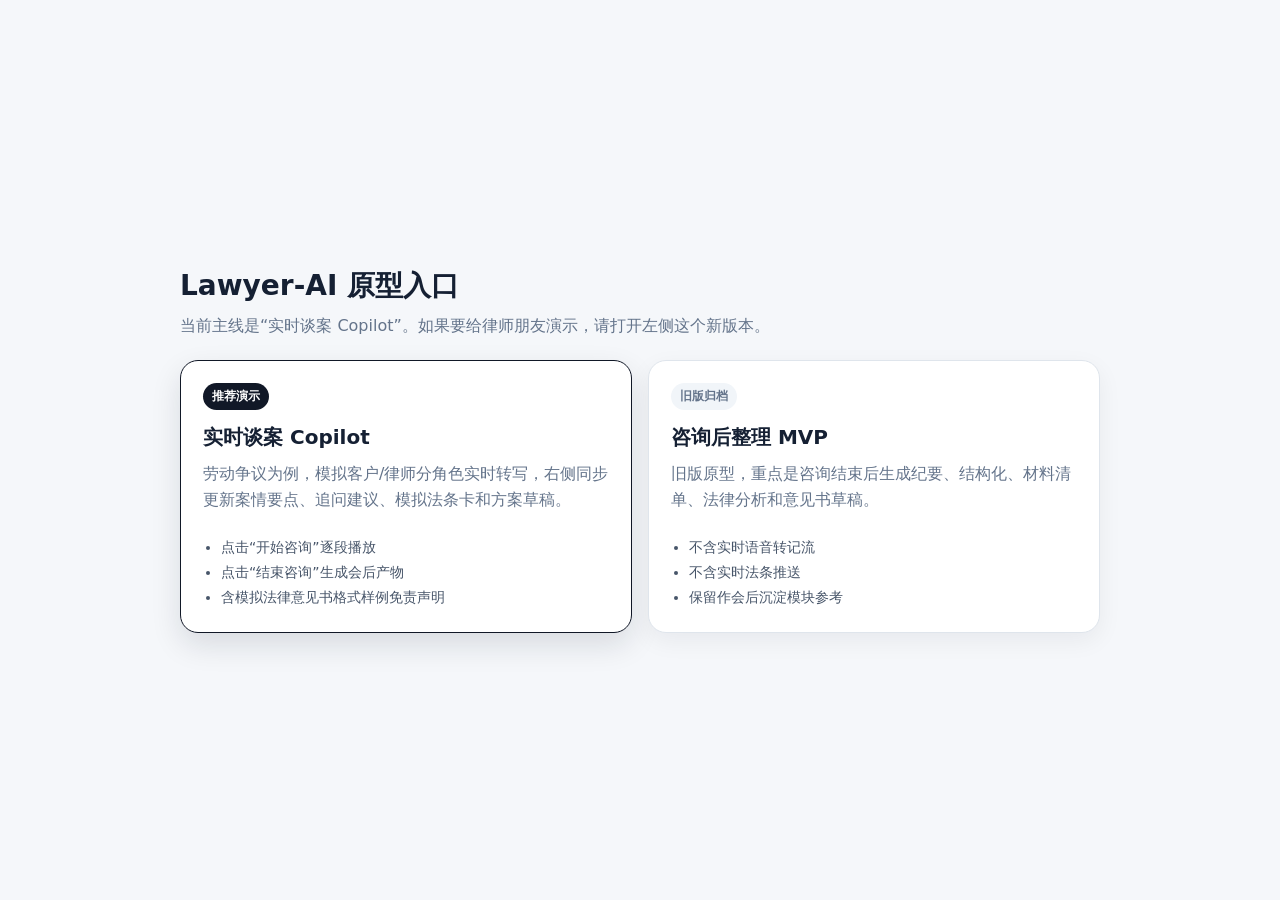
==== prototype/index.html @ 1e44b79c "docs: add prototype entry page" ====
<!doctype html>
<html lang="zh-CN">
<head>
  <meta charset="utf-8" />
  <meta name="viewport" content="width=device-width, initial-scale=1" />
  <title>Lawyer-AI 原型入口</title>
  <style>
    body {
      margin: 0;
      min-height: 100vh;
      display: grid;
      place-items: center;
      background: #f5f7fa;
      color: #152033;
      font-family: ui-sans-serif, system-ui, -apple-system, BlinkMacSystemFont, "Segoe UI", sans-serif;
    }
    main {
      width: min(920px, calc(100vw - 32px));
    }
    h1 {
      margin: 0 0 8px;
      font-size: 28px;
      letter-spacing: 0;
    }
    p {
      margin: 0 0 22px;
      color: #64748b;
      line-height: 1.6;
    }
    .grid {
      display: grid;
      grid-template-columns: repeat(2, minmax(0, 1fr));
      gap: 16px;
    }
    a {
      display: block;
      min-height: 220px;
      padding: 22px;
      border-radius: 18px;
      background: #fff;
      border: 1px solid #dfe5ec;
      color: inherit;
      text-decoration: none;
      box-shadow: 0 8px 24px rgba(15, 23, 42, 0.06);
    }
    a.primary {
      border-color: #111827;
      box-shadow: 0 12px 30px rgba(15, 23, 42, 0.12);
    }
    .tag {
      display: inline-block;
      border-radius: 999px;
      padding: 5px 9px;
      margin-bottom: 14px;
      background: #111827;
      color: #fff;
      font-size: 12px;
      font-weight: 800;
    }
    .muted {
      background: #f1f5f9;
      color: #64748b;
    }
    h2 {
      margin: 0 0 10px;
      font-size: 20px;
    }
    ul {
      margin: 12px 0 0;
      padding-left: 18px;
      color: #475569;
      line-height: 1.8;
      font-size: 14px;
    }
    @media (max-width: 760px) {
      .grid {
        grid-template-columns: 1fr;
      }
    }
  </style>
</head>
<body>
  <main>
    <h1>Lawyer-AI 原型入口</h1>
    <p>当前主线是“实时谈案 Copilot”。如果要给律师朋友演示，请打开左侧这个新版本。</p>
    <div class="grid">
      <a class="primary" href="./live-consultation-copilot/index.html">
        <span class="tag">推荐演示</span>
        <h2>实时谈案 Copilot</h2>
        <p>劳动争议为例，模拟客户/律师分角色实时转写，右侧同步更新案情要点、追问建议、模拟法条卡和方案草稿。</p>
        <ul>
          <li>点击“开始咨询”逐段播放</li>
          <li>点击“结束咨询”生成会后产物</li>
          <li>含模拟法律意见书格式样例免责声明</li>
        </ul>
      </a>
      <a href="./labor-consultation-mvp/index.html">
        <span class="tag muted">旧版归档</span>
        <h2>咨询后整理 MVP</h2>
        <p>旧版原型，重点是咨询结束后生成纪要、结构化、材料清单、法律分析和意见书草稿。</p>
        <ul>
          <li>不含实时语音转记流</li>
          <li>不含实时法条推送</li>
          <li>保留作会后沉淀模块参考</li>
        </ul>
      </a>
    </div>
  </main>
</body>
</html>
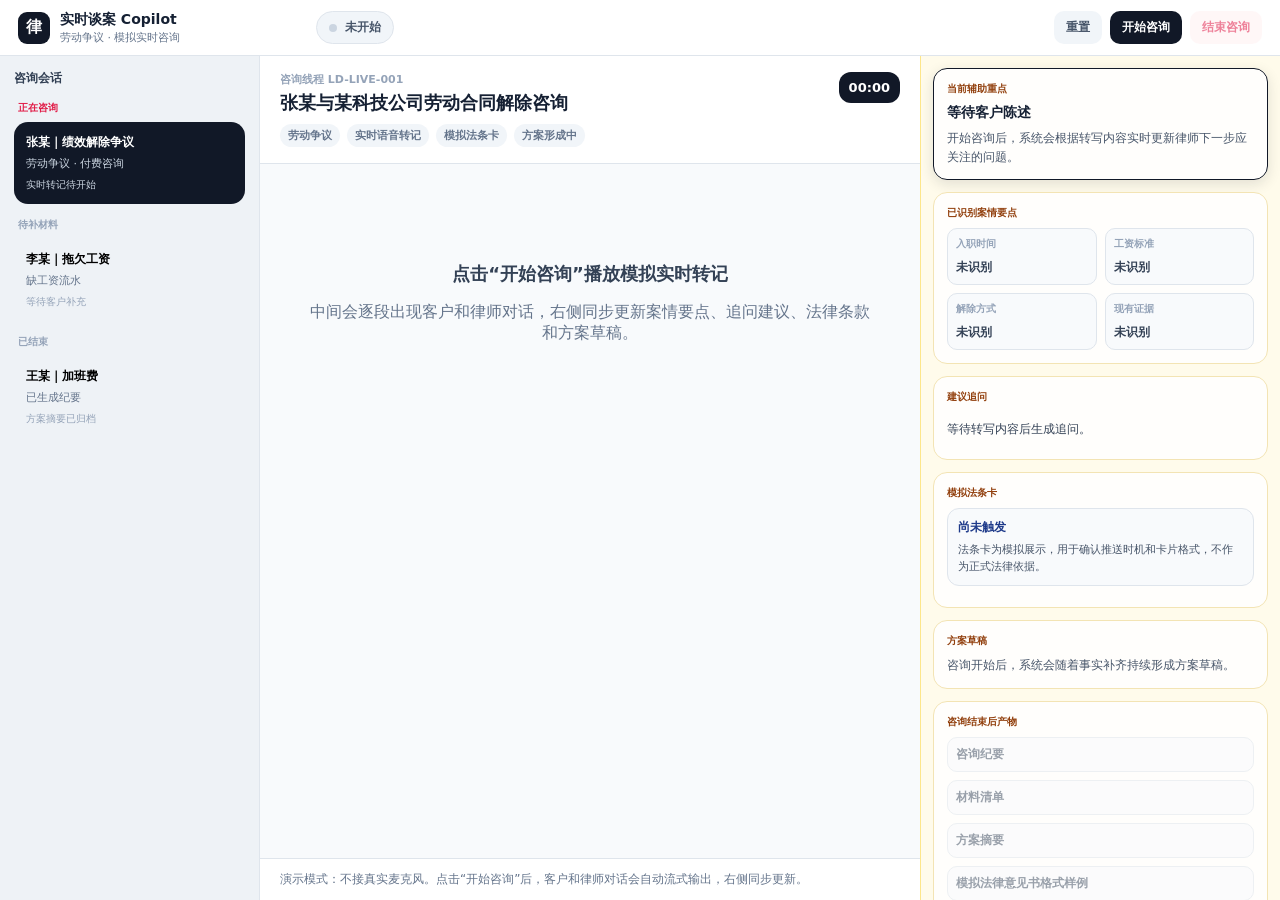
==== commit 67c42e8c: "chore: make live prototype the single entry" ====
--- a/prototype/index.html
+++ b/prototype/index.html
@@ -3,108 +3,141 @@
 <head>
   <meta charset="utf-8" />
   <meta name="viewport" content="width=device-width, initial-scale=1" />
-  <title>Lawyer-AI 原型入口</title>
-  <style>
-    body {
-      margin: 0;
-      min-height: 100vh;
-      display: grid;
-      place-items: center;
-      background: #f5f7fa;
-      color: #152033;
-      font-family: ui-sans-serif, system-ui, -apple-system, BlinkMacSystemFont, "Segoe UI", sans-serif;
-    }
-    main {
-      width: min(920px, calc(100vw - 32px));
-    }
-    h1 {
-      margin: 0 0 8px;
-      font-size: 28px;
-      letter-spacing: 0;
-    }
-    p {
-      margin: 0 0 22px;
-      color: #64748b;
-      line-height: 1.6;
-    }
-    .grid {
-      display: grid;
-      grid-template-columns: repeat(2, minmax(0, 1fr));
-      gap: 16px;
-    }
-    a {
-      display: block;
-      min-height: 220px;
-      padding: 22px;
-      border-radius: 18px;
-      background: #fff;
-      border: 1px solid #dfe5ec;
-      color: inherit;
-      text-decoration: none;
-      box-shadow: 0 8px 24px rgba(15, 23, 42, 0.06);
-    }
-    a.primary {
-      border-color: #111827;
-      box-shadow: 0 12px 30px rgba(15, 23, 42, 0.12);
-    }
-    .tag {
-      display: inline-block;
-      border-radius: 999px;
-      padding: 5px 9px;
-      margin-bottom: 14px;
-      background: #111827;
-      color: #fff;
-      font-size: 12px;
-      font-weight: 800;
-    }
-    .muted {
-      background: #f1f5f9;
-      color: #64748b;
-    }
-    h2 {
-      margin: 0 0 10px;
-      font-size: 20px;
-    }
-    ul {
-      margin: 12px 0 0;
-      padding-left: 18px;
-      color: #475569;
-      line-height: 1.8;
-      font-size: 14px;
-    }
-    @media (max-width: 760px) {
-      .grid {
-        grid-template-columns: 1fr;
-      }
-    }
-  </style>
+  <title>实时谈案 Copilot · 劳动争议</title>
+  <link rel="stylesheet" href="./styles.css" />
 </head>
 <body>
-  <main>
-    <h1>Lawyer-AI 原型入口</h1>
-    <p>当前主线是“实时谈案 Copilot”。如果要给律师朋友演示，请打开左侧这个新版本。</p>
-    <div class="grid">
-      <a class="primary" href="./live-consultation-copilot/index.html">
-        <span class="tag">推荐演示</span>
-        <h2>实时谈案 Copilot</h2>
-        <p>劳动争议为例，模拟客户/律师分角色实时转写，右侧同步更新案情要点、追问建议、模拟法条卡和方案草稿。</p>
-        <ul>
-          <li>点击“开始咨询”逐段播放</li>
-          <li>点击“结束咨询”生成会后产物</li>
-          <li>含模拟法律意见书格式样例免责声明</li>
-        </ul>
-      </a>
-      <a href="./labor-consultation-mvp/index.html">
-        <span class="tag muted">旧版归档</span>
-        <h2>咨询后整理 MVP</h2>
-        <p>旧版原型，重点是咨询结束后生成纪要、结构化、材料清单、法律分析和意见书草稿。</p>
-        <ul>
-          <li>不含实时语音转记流</li>
-          <li>不含实时法条推送</li>
-          <li>保留作会后沉淀模块参考</li>
-        </ul>
-      </a>
-    </div>
-  </main>
+  <div class="app">
+    <header class="topbar">
+      <div class="brand">
+        <div class="brand-mark">律</div>
+        <div>
+          <div class="brand-title">实时谈案 Copilot</div>
+          <div class="brand-subtitle">劳动争议 · 模拟实时咨询</div>
+        </div>
+      </div>
+      <div class="session-status">
+        <span class="record-dot" id="recordDot"></span>
+        <span id="sessionStatus">未开始</span>
+      </div>
+      <div class="top-actions">
+        <button class="secondary" id="resetBtn">重置</button>
+        <button class="primary" id="startBtn">开始咨询</button>
+        <button class="danger" id="endBtn" disabled>结束咨询</button>
+      </div>
+    </header>
+
+    <main class="workspace">
+      <aside class="left-panel">
+        <div class="panel-title">咨询会话</div>
+        <section>
+          <div class="section-label live">正在咨询</div>
+          <button class="thread active">
+            <strong>张某｜绩效解除争议</strong>
+            <span>劳动争议 · 付费咨询</span>
+            <em>实时转记待开始</em>
+          </button>
+        </section>
+        <section>
+          <div class="section-label">待补材料</div>
+          <button class="thread">
+            <strong>李某｜拖欠工资</strong>
+            <span>缺工资流水</span>
+            <em>等待客户补充</em>
+          </button>
+        </section>
+        <section>
+          <div class="section-label">已结束</div>
+          <button class="thread">
+            <strong>王某｜加班费</strong>
+            <span>已生成纪要</span>
+            <em>方案摘要已归档</em>
+          </button>
+        </section>
+      </aside>
+
+      <section class="transcript-panel">
+        <div class="case-header">
+          <div>
+            <p>咨询线程 LD-LIVE-001</p>
+            <h1>张某与某科技公司劳动合同解除咨询</h1>
+            <div class="case-tags">
+              <span>劳动争议</span>
+              <span>实时语音转记</span>
+              <span>模拟法条卡</span>
+              <span>方案形成中</span>
+            </div>
+          </div>
+          <div class="timer" id="timer">00:00</div>
+        </div>
+
+        <div class="live-feed" id="liveFeed">
+          <div class="empty-state">
+            <h2>点击“开始咨询”播放模拟实时转记</h2>
+            <p>中间会逐段出现客户和律师对话，右侧同步更新案情要点、追问建议、法律条款和方案草稿。</p>
+          </div>
+        </div>
+
+        <div class="consult-controls">
+          <div class="hint">演示模式：不接真实麦克风。点击“开始咨询”后，客户和律师对话会自动流式输出，右侧同步更新。</div>
+        </div>
+      </section>
+
+      <aside class="assist-panel">
+        <section class="assist-card focus">
+          <div class="card-title">当前辅助重点</div>
+          <h2 id="currentFocus">等待客户陈述</h2>
+          <p id="currentFocusDesc">开始咨询后，系统会根据转写内容实时更新律师下一步应关注的问题。</p>
+        </section>
+
+        <section class="assist-card">
+          <div class="card-title">已识别案情要点</div>
+          <div class="fact-grid" id="factGrid">
+            <div><span>入职时间</span><strong>未识别</strong></div>
+            <div><span>工资标准</span><strong>未识别</strong></div>
+            <div><span>解除方式</span><strong>未识别</strong></div>
+            <div><span>现有证据</span><strong>未识别</strong></div>
+          </div>
+        </section>
+
+        <section class="assist-card">
+          <div class="card-title">建议追问</div>
+          <ul class="suggestions" id="questionList">
+            <li>等待转写内容后生成追问。</li>
+          </ul>
+        </section>
+
+        <section class="assist-card">
+          <div class="card-title">模拟法条卡</div>
+          <div id="lawCards">
+            <div class="law-card muted">
+              <strong>尚未触发</strong>
+              <p>法条卡为模拟展示，用于确认推送时机和卡片格式，不作为正式法律依据。</p>
+            </div>
+          </div>
+        </section>
+
+        <section class="assist-card">
+          <div class="card-title">方案草稿</div>
+          <div class="plan-draft" id="planDraft">
+            <p>咨询开始后，系统会随着事实补齐持续形成方案草稿。</p>
+          </div>
+        </section>
+
+        <section class="assist-card">
+          <div class="card-title">咨询结束后产物</div>
+          <div class="outputs" id="outputs">
+            <button disabled data-output="minutes">咨询纪要</button>
+            <button disabled data-output="materials">材料清单</button>
+            <button disabled data-output="plan">方案摘要</button>
+            <button disabled data-output="opinion">模拟法律意见书格式样例</button>
+          </div>
+          <p class="disclaimer">法律意见书为模拟格式样例，仅用于向律师确认结构。未经律师审核，不可发送客户。</p>
+        </section>
+      </aside>
+    </main>
+  </div>
+
+  <script src="./app.js"></script>
 </body>
 </html>
--- a/prototype/styles.css
+++ b/prototype/styles.css
@@ -0,0 +1,601 @@
+:root {
+  --bg: #f5f7fa;
+  --panel: #ffffff;
+  --text: #152033;
+  --muted: #64748b;
+  --subtle: #94a3b8;
+  --line: #dfe5ec;
+  --soft: #f1f5f9;
+  --brand: #111827;
+  --blue: #2563eb;
+  --blue-soft: #eff6ff;
+  --green: #059669;
+  --green-soft: #ecfdf5;
+  --amber: #d97706;
+  --amber-soft: #fffbeb;
+  --rose: #e11d48;
+  --rose-soft: #fff1f2;
+}
+
+* {
+  box-sizing: border-box;
+}
+
+body {
+  margin: 0;
+  background: var(--bg);
+  color: var(--text);
+  font-family: Inter, ui-sans-serif, system-ui, -apple-system, BlinkMacSystemFont, "Segoe UI", sans-serif;
+}
+
+button {
+  font: inherit;
+  cursor: pointer;
+}
+
+button:disabled {
+  cursor: not-allowed;
+  opacity: 0.55;
+}
+
+.app {
+  height: 100vh;
+  display: flex;
+  flex-direction: column;
+  overflow: hidden;
+}
+
+.topbar {
+  height: 56px;
+  flex: 0 0 auto;
+  display: flex;
+  align-items: center;
+  gap: 18px;
+  padding: 0 18px;
+  background: var(--panel);
+  border-bottom: 1px solid var(--line);
+}
+
+.brand {
+  width: 280px;
+  display: flex;
+  align-items: center;
+  gap: 10px;
+}
+
+.brand-mark {
+  width: 32px;
+  height: 32px;
+  display: grid;
+  place-items: center;
+  border-radius: 9px;
+  background: var(--brand);
+  color: white;
+  font-weight: 900;
+}
+
+.brand-title {
+  font-size: 14px;
+  font-weight: 900;
+}
+
+.brand-subtitle {
+  margin-top: 1px;
+  font-size: 11px;
+  color: var(--muted);
+}
+
+.session-status {
+  display: flex;
+  align-items: center;
+  gap: 8px;
+  border: 1px solid var(--line);
+  border-radius: 999px;
+  padding: 7px 12px;
+  background: var(--soft);
+  font-size: 12px;
+  font-weight: 800;
+  color: #475569;
+}
+
+.record-dot {
+  width: 8px;
+  height: 8px;
+  border-radius: 50%;
+  background: #cbd5e1;
+}
+
+.record-dot.active {
+  background: var(--rose);
+  box-shadow: 0 0 0 4px rgba(225, 29, 72, 0.12);
+}
+
+.top-actions {
+  margin-left: auto;
+  display: flex;
+  gap: 8px;
+}
+
+.primary,
+.secondary,
+.danger {
+  border: 0;
+  border-radius: 10px;
+  padding: 8px 12px;
+  font-size: 12px;
+  font-weight: 800;
+}
+
+.primary {
+  background: var(--brand);
+  color: #fff;
+}
+
+.secondary {
+  background: var(--soft);
+  color: #475569;
+}
+
+.danger {
+  background: var(--rose-soft);
+  color: var(--rose);
+}
+
+.workspace {
+  flex: 1;
+  min-height: 0;
+  display: grid;
+  grid-template-columns: 260px minmax(520px, 1fr) 360px;
+  overflow: hidden;
+}
+
+.left-panel {
+  overflow-y: auto;
+  border-right: 1px solid var(--line);
+  background: #eef2f6;
+  padding: 14px;
+}
+
+.panel-title {
+  margin-bottom: 12px;
+  color: #334155;
+  font-size: 12px;
+  font-weight: 900;
+}
+
+.section-label {
+  margin: 14px 4px 7px;
+  color: var(--subtle);
+  font-size: 10px;
+  font-weight: 900;
+}
+
+.section-label.live {
+  color: var(--rose);
+}
+
+.thread {
+  width: 100%;
+  text-align: left;
+  border: 1px solid transparent;
+  border-radius: 14px;
+  padding: 11px;
+  background: transparent;
+}
+
+.thread:hover {
+  background: rgba(255, 255, 255, 0.7);
+  border-color: var(--line);
+}
+
+.thread.active {
+  background: var(--brand);
+  color: #fff;
+}
+
+.thread strong,
+.thread span,
+.thread em {
+  display: block;
+}
+
+.thread strong {
+  font-size: 12px;
+}
+
+.thread span {
+  margin-top: 5px;
+  color: var(--muted);
+  font-size: 11px;
+}
+
+.thread em {
+  margin-top: 7px;
+  color: var(--subtle);
+  font-size: 10px;
+  font-style: normal;
+}
+
+.thread.active span,
+.thread.active em {
+  color: #cbd5e1;
+}
+
+.transcript-panel {
+  min-width: 0;
+  display: flex;
+  flex-direction: column;
+  overflow: hidden;
+  background: var(--panel);
+}
+
+.case-header {
+  flex: 0 0 auto;
+  display: flex;
+  justify-content: space-between;
+  gap: 16px;
+  padding: 16px 20px;
+  border-bottom: 1px solid var(--line);
+}
+
+.case-header p {
+  margin: 0 0 4px;
+  color: var(--subtle);
+  font-size: 11px;
+  font-weight: 900;
+}
+
+.case-header h1 {
+  margin: 0;
+  font-size: 18px;
+}
+
+.case-tags {
+  display: flex;
+  gap: 7px;
+  flex-wrap: wrap;
+  margin-top: 9px;
+}
+
+.case-tags span {
+  border-radius: 999px;
+  background: var(--soft);
+  color: var(--muted);
+  padding: 4px 8px;
+  font-size: 11px;
+  font-weight: 800;
+}
+
+.timer {
+  align-self: flex-start;
+  border-radius: 12px;
+  background: var(--brand);
+  color: white;
+  padding: 8px 10px;
+  font-size: 13px;
+  font-weight: 900;
+}
+
+.live-feed {
+  flex: 1;
+  min-height: 0;
+  overflow-y: auto;
+  background: #f8fafc;
+  padding: 18px 20px;
+}
+
+.empty-state {
+  max-width: 560px;
+  margin: 80px auto;
+  text-align: center;
+  color: var(--muted);
+}
+
+.empty-state h2 {
+  margin: 0 0 8px;
+  color: #334155;
+  font-size: 18px;
+}
+
+.utterance {
+  max-width: 780px;
+  margin-bottom: 14px;
+  border: 1px solid var(--line);
+  border-radius: 14px;
+  background: #fff;
+  padding: 13px;
+  box-shadow: 0 1px 2px rgba(15, 23, 42, 0.04);
+}
+
+.utterance.client {
+  border-left: 4px solid var(--blue);
+}
+
+.utterance.lawyer {
+  border-left: 4px solid var(--green);
+  margin-left: 36px;
+}
+
+.utterance.ai {
+  border-left: 4px solid var(--amber);
+}
+
+.utterance-head {
+  display: flex;
+  justify-content: space-between;
+  gap: 8px;
+  margin-bottom: 8px;
+}
+
+.speaker {
+  font-size: 12px;
+  font-weight: 900;
+}
+
+.time {
+  color: var(--subtle);
+  font-size: 11px;
+}
+
+.utterance p {
+  margin: 0;
+  color: #374151;
+  font-size: 13px;
+  line-height: 1.65;
+}
+
+.tags {
+  display: flex;
+  flex-wrap: wrap;
+  gap: 6px;
+  margin-top: 10px;
+}
+
+.tags span {
+  border-radius: 999px;
+  background: var(--blue-soft);
+  color: var(--blue);
+  padding: 4px 7px;
+  font-size: 10px;
+  font-weight: 900;
+}
+
+.consult-controls {
+  flex: 0 0 auto;
+  border-top: 1px solid var(--line);
+  background: #fff;
+  padding: 12px 20px;
+  display: flex;
+  align-items: center;
+  gap: 12px;
+}
+
+.hint {
+  flex: 1;
+  color: var(--muted);
+  font-size: 12px;
+}
+
+.assist-panel {
+  min-height: 0;
+  overflow-y: auto;
+  border-left: 1px solid #fde68a;
+  background: var(--amber-soft);
+  padding: 12px;
+}
+
+.assist-card {
+  border: 1px solid #f3e4b4;
+  border-radius: 14px;
+  background: rgba(255, 255, 255, 0.88);
+  padding: 13px;
+  margin-bottom: 12px;
+}
+
+.assist-card.focus {
+  border-color: var(--brand);
+  box-shadow: 0 4px 14px rgba(15, 23, 42, 0.12);
+}
+
+.card-title {
+  margin-bottom: 8px;
+  color: #92400e;
+  font-size: 10px;
+  font-weight: 900;
+}
+
+.assist-card h2 {
+  margin: 0 0 7px;
+  font-size: 14px;
+}
+
+.assist-card p {
+  margin: 0;
+  color: #475569;
+  font-size: 12px;
+  line-height: 1.55;
+}
+
+.fact-grid {
+  display: grid;
+  grid-template-columns: 1fr 1fr;
+  gap: 8px;
+}
+
+.fact-grid div {
+  border-radius: 10px;
+  background: #f8fafc;
+  border: 1px solid var(--line);
+  padding: 8px;
+}
+
+.fact-grid span {
+  display: block;
+  margin-bottom: 5px;
+  color: var(--subtle);
+  font-size: 10px;
+  font-weight: 900;
+}
+
+.fact-grid strong {
+  color: #334155;
+  font-size: 12px;
+}
+
+.suggestions {
+  margin: 0;
+  padding: 0;
+  list-style: none;
+}
+
+.suggestions li {
+  border-bottom: 1px solid var(--line);
+  padding: 8px 0;
+  color: #334155;
+  font-size: 12px;
+  line-height: 1.5;
+}
+
+.suggestions li:last-child {
+  border-bottom: 0;
+}
+
+.law-card {
+  border-radius: 12px;
+  background: var(--blue-soft);
+  border: 1px solid #bfdbfe;
+  padding: 10px;
+  margin-bottom: 8px;
+}
+
+.law-card.muted {
+  background: #f8fafc;
+  border-color: var(--line);
+}
+
+.law-card strong {
+  display: block;
+  color: #1e3a8a;
+  font-size: 12px;
+  margin-bottom: 5px;
+}
+
+.law-card p {
+  font-size: 11px;
+}
+
+.law-card em {
+  display: inline-block;
+  margin-top: 7px;
+  border-radius: 999px;
+  background: #fff;
+  color: var(--amber);
+  padding: 3px 6px;
+  font-size: 10px;
+  font-style: normal;
+  font-weight: 900;
+}
+
+.plan-draft ul {
+  margin: 0;
+  padding-left: 17px;
+}
+
+.plan-draft li {
+  margin-bottom: 7px;
+  color: #334155;
+  font-size: 12px;
+  line-height: 1.5;
+}
+
+.outputs {
+  display: grid;
+  gap: 8px;
+}
+
+.outputs button {
+  border: 1px solid var(--line);
+  border-radius: 10px;
+  background: #f8fafc;
+  color: #475569;
+  padding: 8px;
+  text-align: left;
+  font-size: 12px;
+  font-weight: 800;
+}
+
+.outputs button.ready {
+  border-color: #bbf7d0;
+  background: var(--green-soft);
+  color: var(--green);
+}
+
+.outputs button.ready:hover {
+  border-color: var(--green);
+  background: #dcfce7;
+}
+
+.output-doc {
+  border-left-color: #7c3aed;
+}
+
+.output-doc h3 {
+  margin: 12px 0 6px;
+  font-size: 13px;
+}
+
+.output-doc ul,
+.output-doc ol {
+  margin: 6px 0 0;
+  padding-left: 18px;
+}
+
+.output-doc li {
+  margin-bottom: 6px;
+  color: #374151;
+  font-size: 13px;
+  line-height: 1.55;
+}
+
+.doc-warning {
+  border-radius: 10px;
+  background: var(--amber-soft);
+  color: #92400e !important;
+  padding: 10px;
+}
+
+.disclaimer {
+  margin-top: 9px !important;
+  color: #92400e !important;
+  font-size: 11px !important;
+}
+
+@media (max-width: 1180px) {
+  .workspace {
+    grid-template-columns: 230px minmax(480px, 1fr);
+  }
+
+  .assist-panel {
+    display: none;
+  }
+}
+
+@media (max-width: 760px) {
+  .brand {
+    width: auto;
+  }
+
+  .brand-subtitle,
+  .session-status,
+  .secondary {
+    display: none;
+  }
+
+  .workspace {
+    grid-template-columns: 1fr;
+  }
+
+  .left-panel {
+    display: none;
+  }
+}
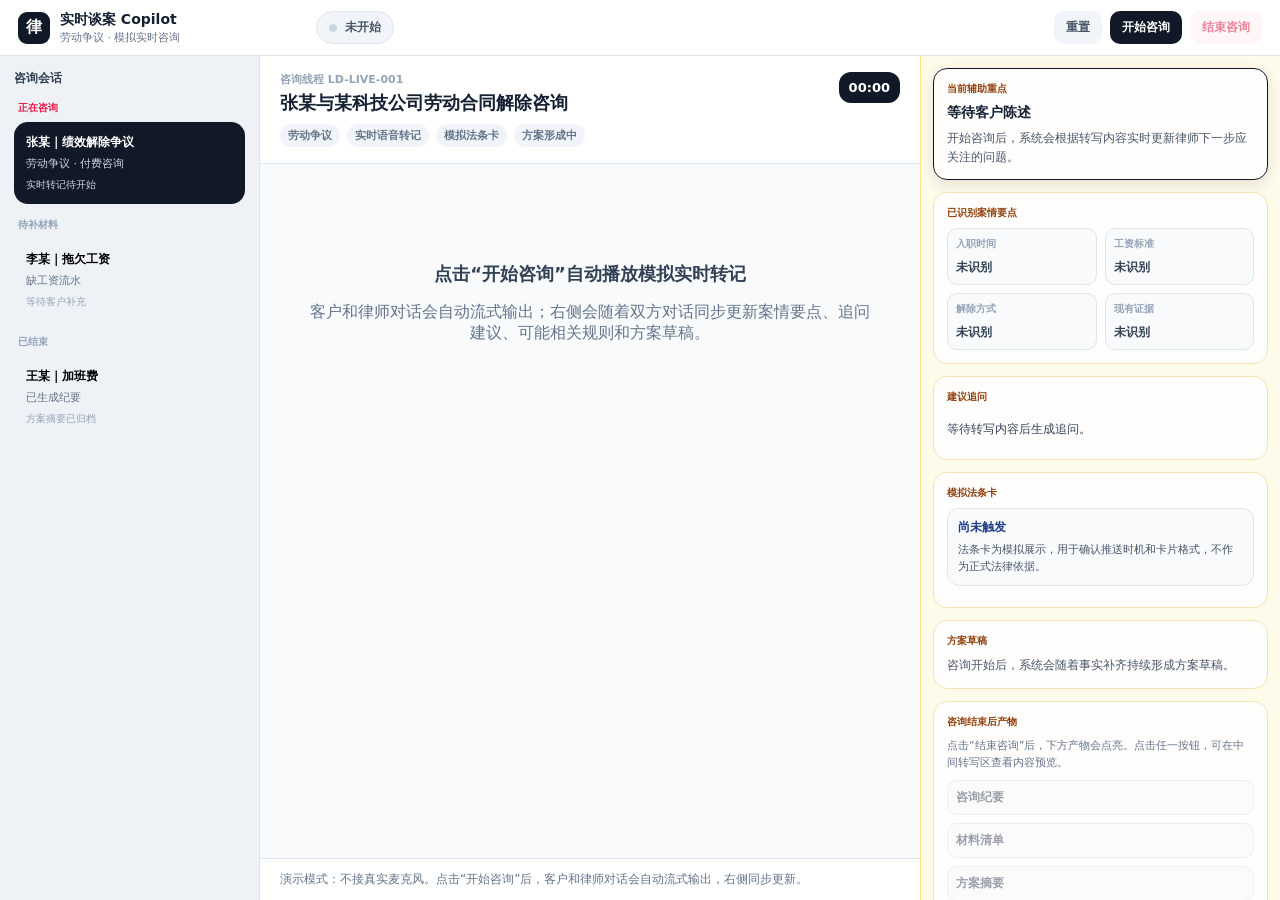
==== commit ae63283c: "proto: polish live demo for lawyer review" ====
--- a/prototype/index.html
+++ b/prototype/index.html
@@ -73,8 +73,8 @@
 
         <div class="live-feed" id="liveFeed">
           <div class="empty-state">
-            <h2>点击“开始咨询”播放模拟实时转记</h2>
-            <p>中间会逐段出现客户和律师对话，右侧同步更新案情要点、追问建议、法律条款和方案草稿。</p>
+            <h2>点击“开始咨询”自动播放模拟实时转记</h2>
+            <p>客户和律师对话会自动流式输出；右侧会随着双方对话同步更新案情要点、追问建议、可能相关规则和方案草稿。</p>
           </div>
         </div>
 
@@ -126,6 +126,7 @@
 
         <section class="assist-card">
           <div class="card-title">咨询结束后产物</div>
+          <p class="outputs-hint">点击“结束咨询”后，下方产物会点亮。点击任一按钮，可在中间转写区查看内容预览。</p>
           <div class="outputs" id="outputs">
             <button disabled data-output="minutes">咨询纪要</button>
             <button disabled data-output="materials">材料清单</button>
--- a/prototype/styles.css
+++ b/prototype/styles.css
@@ -513,6 +513,12 @@
   gap: 8px;
 }
 
+.outputs-hint {
+  margin-bottom: 9px !important;
+  color: #64748b !important;
+  font-size: 11px !important;
+}
+
 .outputs button {
   border: 1px solid var(--line);
   border-radius: 10px;
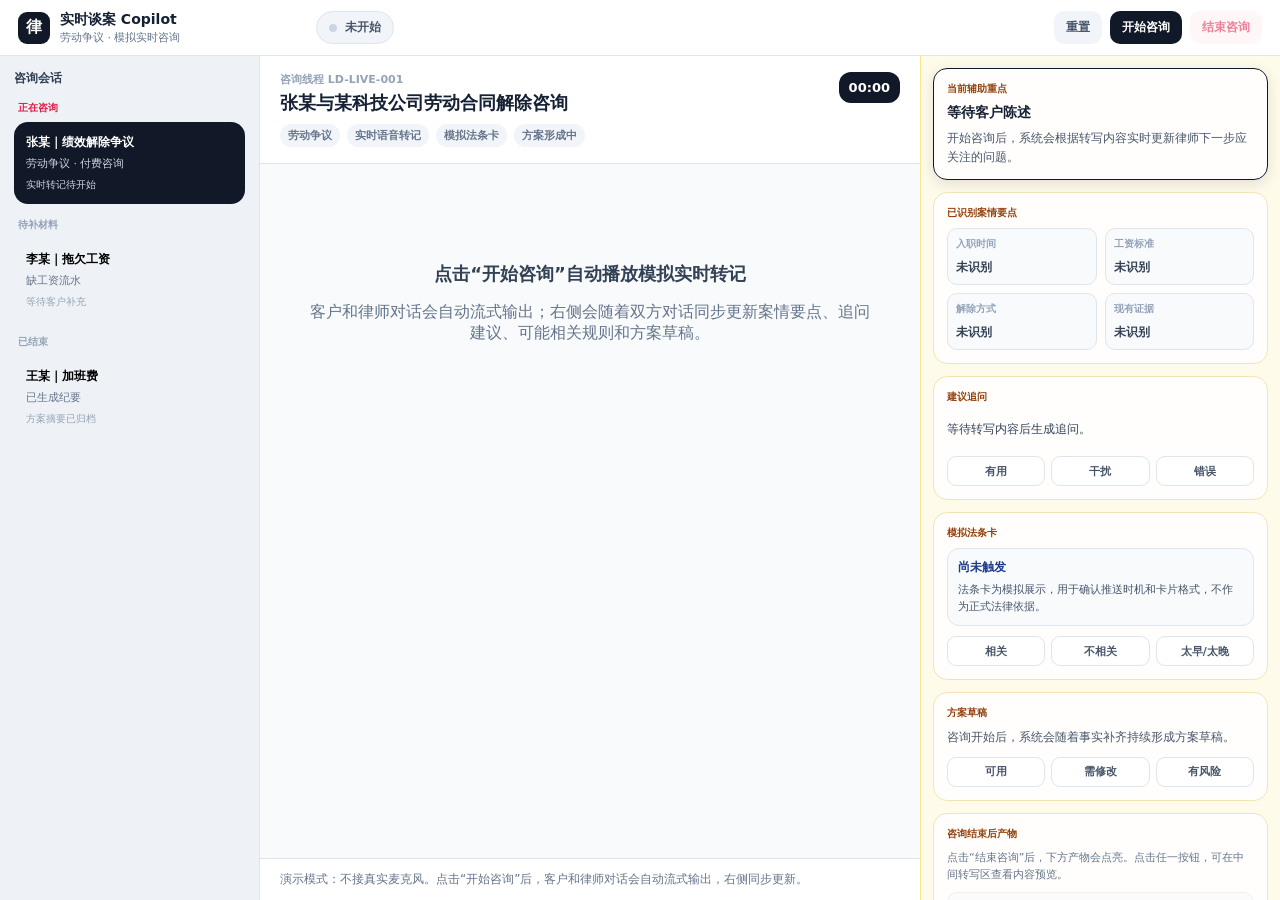
==== commit f3b5e597: "proto: add lawyer feedback demo controls" ====
--- a/prototype/index.html
+++ b/prototype/index.html
@@ -105,6 +105,11 @@
           <ul class="suggestions" id="questionList">
             <li>等待转写内容后生成追问。</li>
           </ul>
+          <div class="feedback-row" data-feedback="question">
+            <button>有用</button>
+            <button>干扰</button>
+            <button>错误</button>
+          </div>
         </section>
 
         <section class="assist-card">
@@ -115,12 +120,22 @@
               <p>法条卡为模拟展示，用于确认推送时机和卡片格式，不作为正式法律依据。</p>
             </div>
           </div>
+          <div class="feedback-row" data-feedback="law">
+            <button>相关</button>
+            <button>不相关</button>
+            <button>太早/太晚</button>
+          </div>
         </section>
 
         <section class="assist-card">
           <div class="card-title">方案草稿</div>
           <div class="plan-draft" id="planDraft">
             <p>咨询开始后，系统会随着事实补齐持续形成方案草稿。</p>
+          </div>
+          <div class="feedback-row" data-feedback="plan">
+            <button>可用</button>
+            <button>需修改</button>
+            <button>有风险</button>
           </div>
         </section>
 
@@ -135,6 +150,15 @@
           </div>
           <p class="disclaimer">法律意见书为模拟格式样例，仅用于向律师确认结构。未经律师审核，不可发送客户。</p>
         </section>
+
+        <section class="assist-card">
+          <div class="card-title">给律师看的验证问题</div>
+          <div class="demo-questions">
+            <p>1. 右侧提示是在帮你谈案，还是打断你谈案？</p>
+            <p>2. 法条卡出现的时机、颗粒度是否合适？</p>
+            <p>3. 结束后最值得保留的产物是哪一个？</p>
+          </div>
+        </section>
       </aside>
     </main>
   </div>
--- a/prototype/styles.css
+++ b/prototype/styles.css
@@ -390,6 +390,13 @@
   background: rgba(255, 255, 255, 0.88);
   padding: 13px;
   margin-bottom: 12px;
+  transition: border-color 180ms ease, box-shadow 180ms ease, background 180ms ease;
+}
+
+.assist-card.updated {
+  border-color: #60a5fa;
+  background: #ffffff;
+  box-shadow: 0 0 0 3px rgba(37, 99, 235, 0.12);
 }
 
 .assist-card.focus {
@@ -508,6 +515,35 @@
   line-height: 1.5;
 }
 
+.feedback-row {
+  display: grid;
+  grid-template-columns: repeat(3, minmax(0, 1fr));
+  gap: 6px;
+  margin-top: 10px;
+}
+
+.feedback-row button {
+  min-height: 30px;
+  border: 1px solid var(--line);
+  border-radius: 9px;
+  background: #fff;
+  color: #475569;
+  font-size: 11px;
+  font-weight: 800;
+  white-space: nowrap;
+}
+
+.feedback-row button:hover {
+  border-color: var(--blue);
+  color: var(--blue);
+}
+
+.feedback-row button.selected {
+  border-color: var(--brand);
+  background: var(--brand);
+  color: #fff;
+}
+
 .outputs {
   display: grid;
   gap: 8px;
@@ -545,6 +581,12 @@
   border-left-color: #7c3aed;
 }
 
+.feedback-note {
+  max-width: 520px;
+  border-left-color: var(--green);
+  background: var(--green-soft);
+}
+
 .output-doc h3 {
   margin: 12px 0 6px;
   font-size: 13px;
@@ -576,6 +618,17 @@
   font-size: 11px !important;
 }
 
+.demo-questions {
+  display: grid;
+  gap: 8px;
+}
+
+.demo-questions p {
+  border-left: 3px solid var(--blue);
+  background: #f8fafc;
+  padding: 8px 9px;
+}
+
 @media (max-width: 1180px) {
   .workspace {
     grid-template-columns: 230px minmax(480px, 1fr);
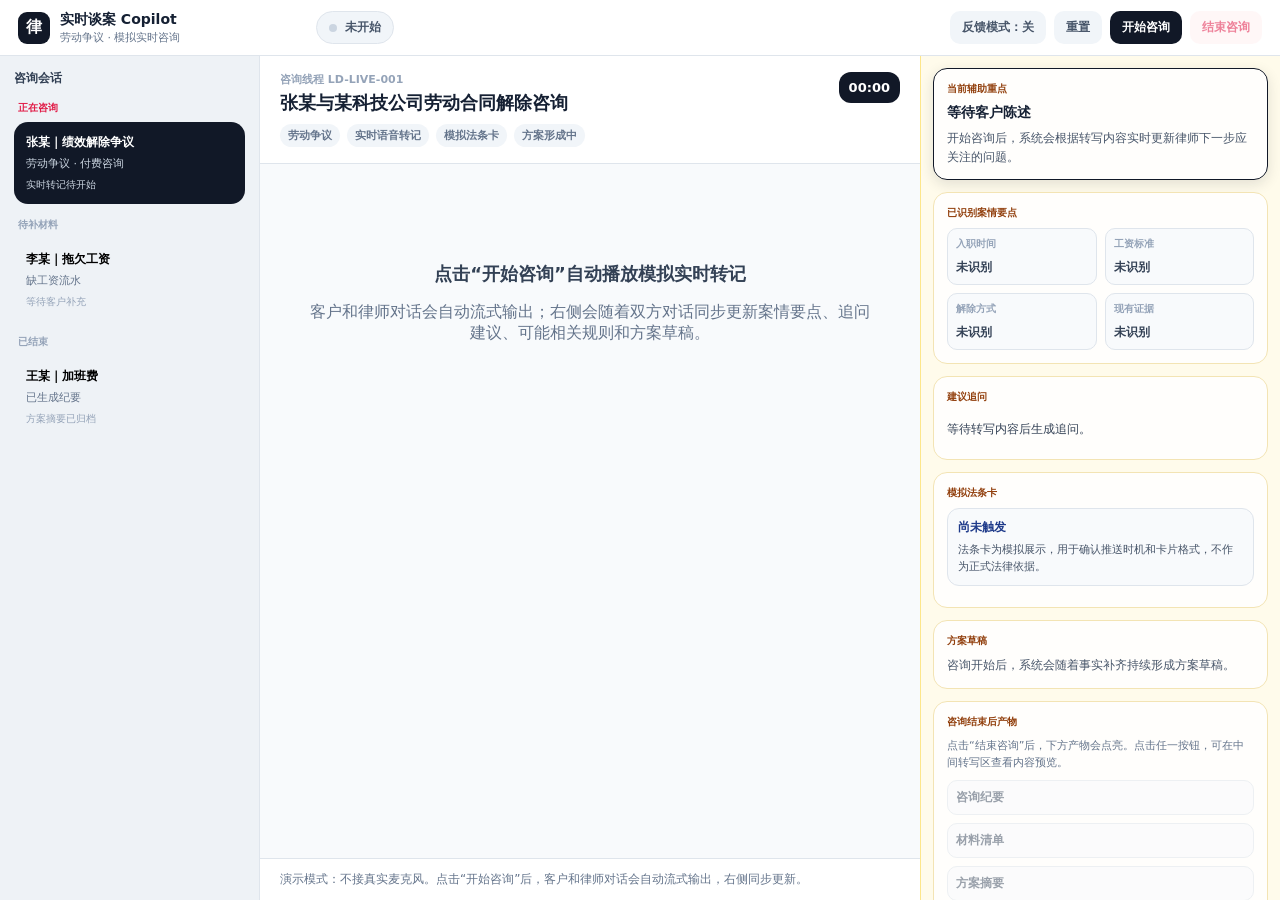
==== commit 49523a1f: "proto: hide review controls behind feedback mode" ====
--- a/prototype/index.html
+++ b/prototype/index.html
@@ -21,6 +21,7 @@
         <span id="sessionStatus">未开始</span>
       </div>
       <div class="top-actions">
+        <button class="secondary feedback-toggle" id="feedbackModeBtn" aria-pressed="false">反馈模式：关</button>
         <button class="secondary" id="resetBtn">重置</button>
         <button class="primary" id="startBtn">开始咨询</button>
         <button class="danger" id="endBtn" disabled>结束咨询</button>
@@ -79,7 +80,7 @@
         </div>
 
         <div class="consult-controls">
-          <div class="hint">演示模式：不接真实麦克风。点击“开始咨询”后，客户和律师对话会自动流式输出，右侧同步更新。</div>
+          <div class="hint" id="modeHint">演示模式：不接真实麦克风。点击“开始咨询”后，客户和律师对话会自动流式输出，右侧同步更新。</div>
         </div>
       </section>
 
@@ -151,7 +152,7 @@
           <p class="disclaimer">法律意见书为模拟格式样例，仅用于向律师确认结构。未经律师审核，不可发送客户。</p>
         </section>
 
-        <section class="assist-card">
+        <section class="assist-card feedback-guide">
           <div class="card-title">给律师看的验证问题</div>
           <div class="demo-questions">
             <p>1. 右侧提示是在帮你谈案，还是打断你谈案？</p>
--- a/prototype/styles.css
+++ b/prototype/styles.css
@@ -136,6 +136,12 @@
   color: #475569;
 }
 
+.feedback-toggle[aria-pressed="true"] {
+  background: var(--blue-soft);
+  color: var(--blue);
+  box-shadow: inset 0 0 0 1px #bfdbfe;
+}
+
 .danger {
   background: var(--rose-soft);
   color: var(--rose);
@@ -516,10 +522,14 @@
 }
 
 .feedback-row {
-  display: grid;
+  display: none;
   grid-template-columns: repeat(3, minmax(0, 1fr));
   gap: 6px;
   margin-top: 10px;
+}
+
+.feedback-mode .feedback-row {
+  display: grid;
 }
 
 .feedback-row button {
@@ -619,8 +629,20 @@
 }
 
 .demo-questions {
+  display: none;
+  gap: 8px;
+}
+
+.feedback-mode .demo-questions {
   display: grid;
-  gap: 8px;
+}
+
+.feedback-guide {
+  display: none;
+}
+
+.feedback-mode .feedback-guide {
+  display: block;
 }
 
 .demo-questions p {
@@ -646,7 +668,7 @@
 
   .brand-subtitle,
   .session-status,
-  .secondary {
+  .top-actions .secondary:not(.feedback-toggle) {
     display: none;
   }
 
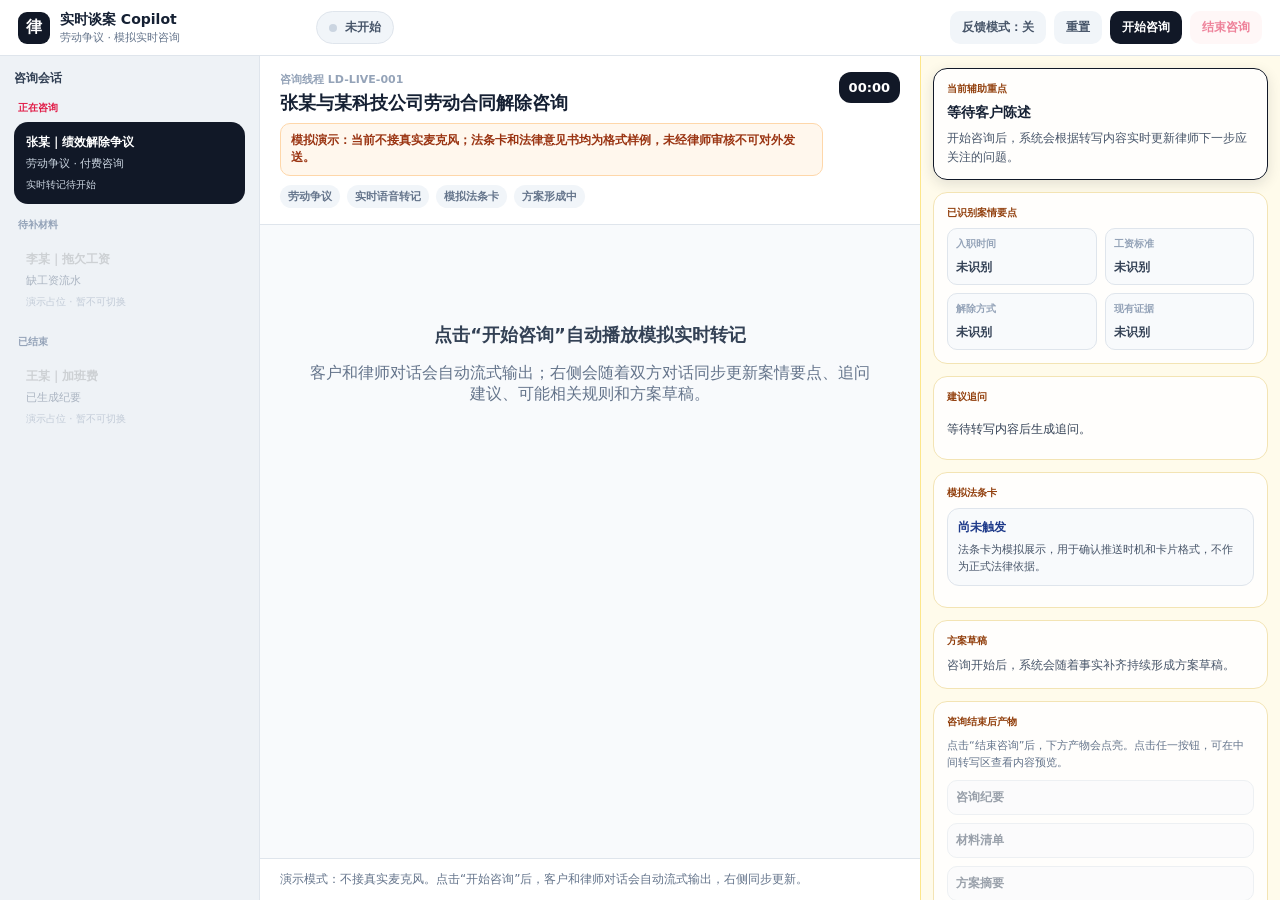
==== commit 2929a646: "proto: clarify demo feedback flow" ====
--- a/prototype/index.html
+++ b/prototype/index.html
@@ -41,18 +41,18 @@
         </section>
         <section>
           <div class="section-label">待补材料</div>
-          <button class="thread">
+          <button class="thread disabled-thread" disabled aria-disabled="true">
             <strong>李某｜拖欠工资</strong>
             <span>缺工资流水</span>
-            <em>等待客户补充</em>
+            <em>演示占位 · 暂不可切换</em>
           </button>
         </section>
         <section>
           <div class="section-label">已结束</div>
-          <button class="thread">
+          <button class="thread disabled-thread" disabled aria-disabled="true">
             <strong>王某｜加班费</strong>
             <span>已生成纪要</span>
-            <em>方案摘要已归档</em>
+            <em>演示占位 · 暂不可切换</em>
           </button>
         </section>
       </aside>
@@ -62,6 +62,7 @@
           <div>
             <p>咨询线程 LD-LIVE-001</p>
             <h1>张某与某科技公司劳动合同解除咨询</h1>
+            <div class="demo-notice">模拟演示：当前不接真实麦克风；法条卡和法律意见书均为格式样例，未经律师审核不可对外发送。</div>
             <div class="case-tags">
               <span>劳动争议</span>
               <span>实时语音转记</span>
@@ -106,11 +107,6 @@
           <ul class="suggestions" id="questionList">
             <li>等待转写内容后生成追问。</li>
           </ul>
-          <div class="feedback-row" data-feedback="question">
-            <button>有用</button>
-            <button>干扰</button>
-            <button>错误</button>
-          </div>
         </section>
 
         <section class="assist-card">
@@ -121,22 +117,12 @@
               <p>法条卡为模拟展示，用于确认推送时机和卡片格式，不作为正式法律依据。</p>
             </div>
           </div>
-          <div class="feedback-row" data-feedback="law">
-            <button>相关</button>
-            <button>不相关</button>
-            <button>太早/太晚</button>
-          </div>
         </section>
 
         <section class="assist-card">
           <div class="card-title">方案草稿</div>
           <div class="plan-draft" id="planDraft">
             <p>咨询开始后，系统会随着事实补齐持续形成方案草稿。</p>
-          </div>
-          <div class="feedback-row" data-feedback="plan">
-            <button>可用</button>
-            <button>需修改</button>
-            <button>有风险</button>
           </div>
         </section>
 
@@ -152,8 +138,35 @@
           <p class="disclaimer">法律意见书为模拟格式样例，仅用于向律师确认结构。未经律师审核，不可发送客户。</p>
         </section>
 
-        <section class="assist-card feedback-guide">
-          <div class="card-title">给律师看的验证问题</div>
+        <section class="assist-card feedback-guide" id="feedbackGuide">
+          <div class="card-title">演示结束后反馈</div>
+          <p class="outputs-hint">无需边看边点。建议先完整看完咨询，再从真实谈案角度评价这一轮 AI 辅助。</p>
+          <div class="review-grid">
+            <div>
+              <strong>建议追问</strong>
+              <div class="feedback-row" data-feedback="question">
+                <button>有用</button>
+                <button>干扰</button>
+                <button>错误</button>
+              </div>
+            </div>
+            <div>
+              <strong>模拟法条卡</strong>
+              <div class="feedback-row" data-feedback="law">
+                <button>相关</button>
+                <button>不相关</button>
+                <button>太早/太晚</button>
+              </div>
+            </div>
+            <div>
+              <strong>方案草稿</strong>
+              <div class="feedback-row" data-feedback="plan">
+                <button>可用</button>
+                <button>需修改</button>
+                <button>有风险</button>
+              </div>
+            </div>
+          </div>
           <div class="demo-questions">
             <p>1. 右侧提示是在帮你谈案，还是打断你谈案？</p>
             <p>2. 法条卡出现的时机、颗粒度是否合适？</p>
--- a/prototype/styles.css
+++ b/prototype/styles.css
@@ -194,6 +194,16 @@
   border-color: var(--line);
 }
 
+.thread.disabled-thread {
+  opacity: 0.48;
+  cursor: not-allowed;
+}
+
+.thread.disabled-thread:hover {
+  background: transparent;
+  border-color: transparent;
+}
+
 .thread.active {
   background: var(--brand);
   color: #fff;
@@ -254,6 +264,19 @@
 .case-header h1 {
   margin: 0;
   font-size: 18px;
+}
+
+.demo-notice {
+  margin-top: 8px;
+  max-width: 760px;
+  border: 1px solid #fed7aa;
+  border-radius: 10px;
+  background: #fff7ed;
+  color: #9a3412;
+  padding: 8px 10px;
+  font-size: 12px;
+  font-weight: 700;
+  line-height: 1.45;
 }
 
 .case-tags {
@@ -522,14 +545,10 @@
 }
 
 .feedback-row {
-  display: none;
+  display: grid;
   grid-template-columns: repeat(3, minmax(0, 1fr));
   gap: 6px;
   margin-top: 10px;
-}
-
-.feedback-mode .feedback-row {
-  display: grid;
 }
 
 .feedback-row button {
@@ -629,12 +648,8 @@
 }
 
 .demo-questions {
-  display: none;
+  display: grid;
   gap: 8px;
-}
-
-.feedback-mode .demo-questions {
-  display: grid;
 }
 
 .feedback-guide {
@@ -649,6 +664,24 @@
   border-left: 3px solid var(--blue);
   background: #f8fafc;
   padding: 8px 9px;
+}
+
+.review-grid {
+  display: grid;
+  gap: 10px;
+  margin: 10px 0 12px;
+}
+
+.review-grid > div {
+  border: 1px solid var(--line);
+  border-radius: 10px;
+  background: #f8fafc;
+  padding: 9px;
+}
+
+.review-grid strong {
+  color: #334155;
+  font-size: 12px;
 }
 
 @media (max-width: 1180px) {
